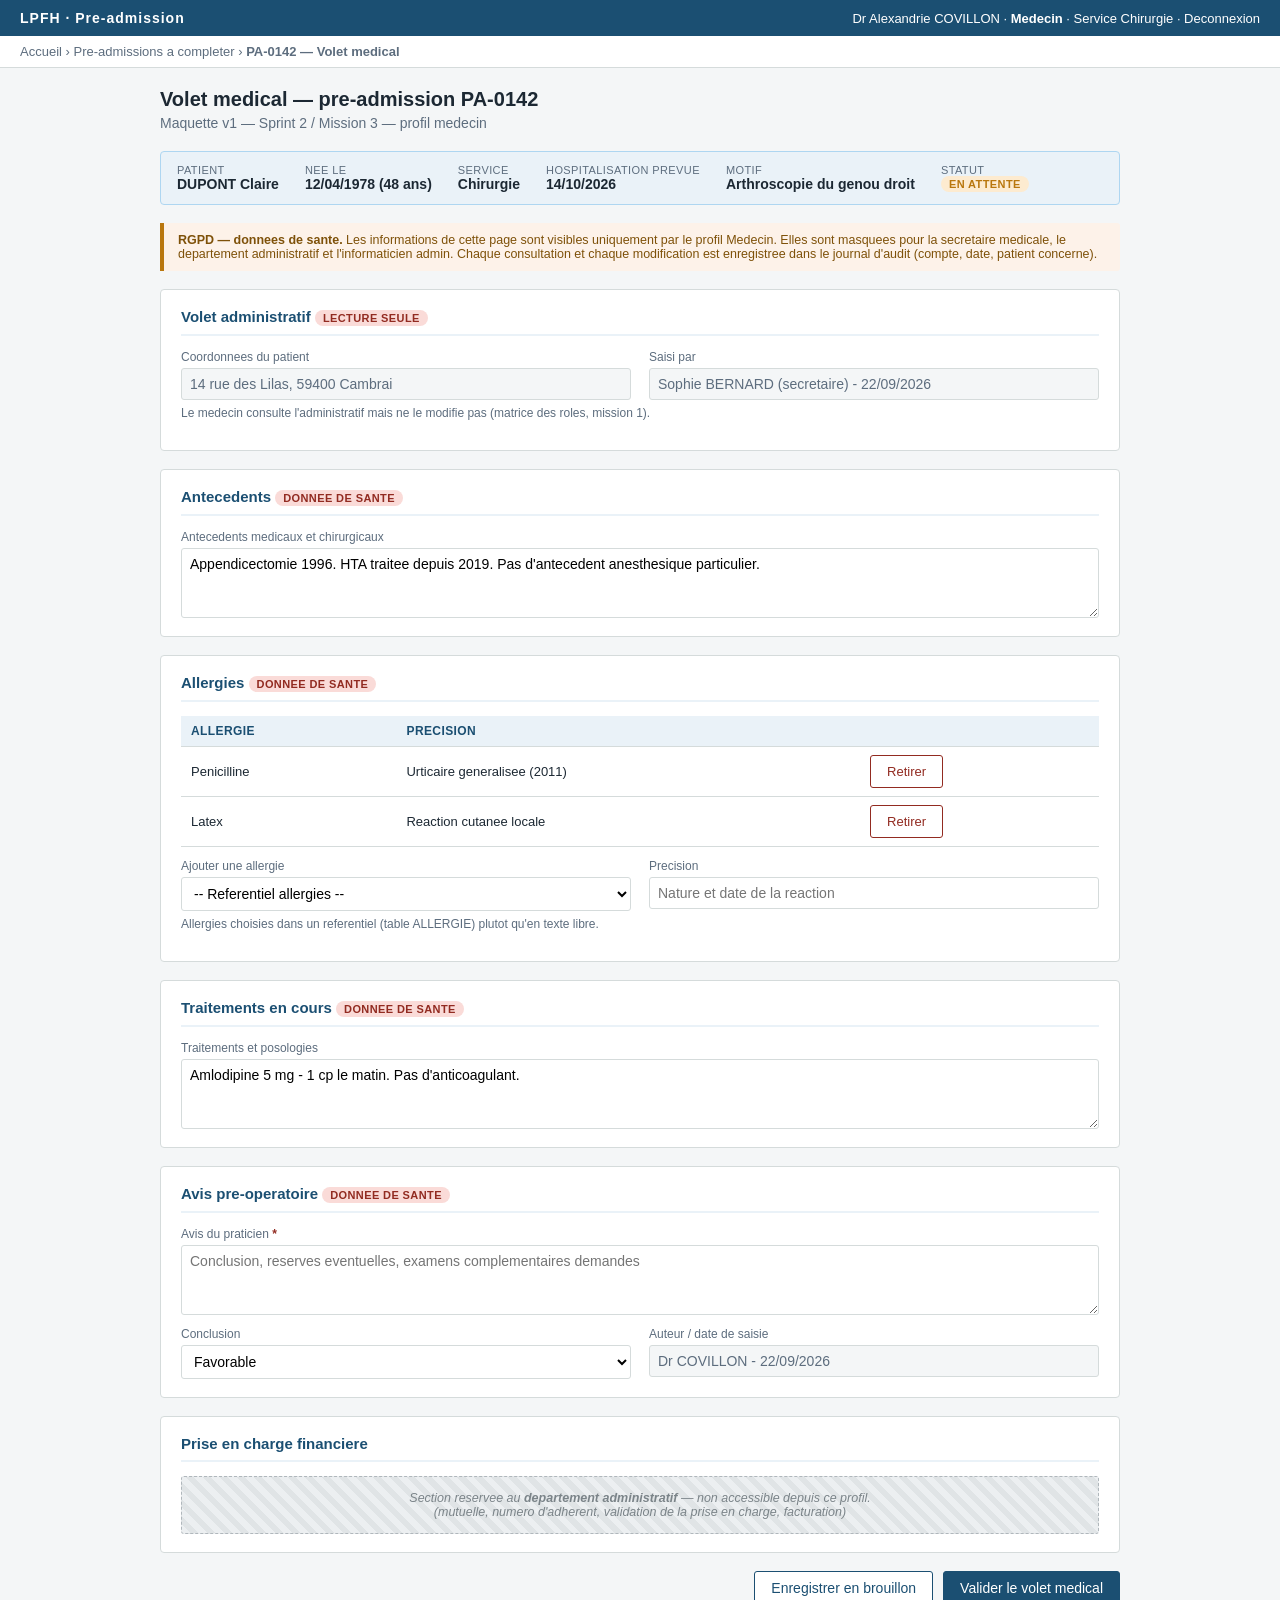
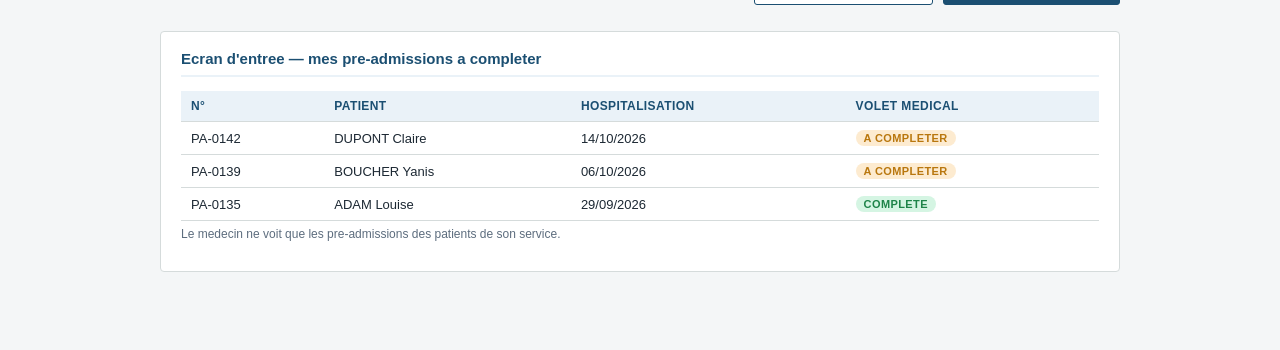
==== maquettes/medecin-volet-medical.html @ ea4f4552 "Ajout du projet : BDD, maquettes, pages de test" ====
<!DOCTYPE html>
<html lang="fr">
<head>
<meta charset="utf-8">
<title>Maquette v1 - Medecin - Volet medical</title>
<link rel="stylesheet" href="style.css">
</head>
<body>
<header class="app">
  <div class="logo">LPFH &middot; Pre-admission</div>
  <div class="user">Dr Alexandrie COVILLON &middot; <strong>Medecin</strong> &middot; Service Chirurgie &middot; Deconnexion</div>
</header>
<nav class="fil">Accueil &rsaquo; Pre-admissions a completer &rsaquo; <strong>PA-0142 &mdash; Volet medical</strong></nav>

<main>
  <h1>Volet medical &mdash; pre-admission PA-0142</h1>
  <p class="sous-titre">Maquette v1 &mdash; Sprint 2 / Mission 3 &mdash; profil medecin</p>

  <div class="bandeau-patient">
    <div><span>Patient</span><strong>DUPONT Claire</strong></div>
    <div><span>Nee le</span><strong>12/04/1978 (48 ans)</strong></div>
    <div><span>Service</span><strong>Chirurgie</strong></div>
    <div><span>Hospitalisation prevue</span><strong>14/10/2026</strong></div>
    <div><span>Motif</span><strong>Arthroscopie du genou droit</strong></div>
    <div><span>Statut</span><strong><span class="badge attente">En attente</span></strong></div>
  </div>

  <div class="rgpd">
    <strong>RGPD &mdash; donnees de sante.</strong> Les informations de cette page sont visibles uniquement par le profil Medecin.
    Elles sont masquees pour la secretaire medicale, le departement administratif et l'informaticien admin.
    Chaque consultation et chaque modification est enregistree dans le journal d'audit (compte, date, patient concerne).
  </div>

  <section class="carte">
    <h2>Volet administratif <span class="badge sensible">Lecture seule</span></h2>
    <div class="grille">
      <div class="champ"><label>Coordonnees du patient</label><input value="14 rue des Lilas, 59400 Cambrai" readonly></div>
      <div class="champ"><label>Saisi par</label><input value="Sophie BERNARD (secretaire) - 22/09/2026" readonly></div>
    </div>
    <p class="note">Le medecin consulte l'administratif mais ne le modifie pas (matrice des roles, mission 1).</p>
  </section>

  <section class="carte">
    <h2>Antecedents <span class="badge sensible">Donnee de sante</span></h2>
    <div class="champ large">
      <label>Antecedents medicaux et chirurgicaux</label>
      <textarea>Appendicectomie 1996. HTA traitee depuis 2019. Pas d'antecedent anesthesique particulier.</textarea>
    </div>
  </section>

  <section class="carte">
    <h2>Allergies <span class="badge sensible">Donnee de sante</span></h2>
    <table>
      <tr><th>Allergie</th><th>Precision</th><th></th></tr>
      <tr><td>Penicilline</td><td>Urticaire generalisee (2011)</td><td><button type="button" class="btn-danger">Retirer</button></td></tr>
      <tr><td>Latex</td><td>Reaction cutanee locale</td><td><button type="button" class="btn-danger">Retirer</button></td></tr>
    </table>
    <div class="grille" style="margin-top:12px">
      <div class="champ"><label>Ajouter une allergie</label>
        <select><option>-- Referentiel allergies --</option><option>Iode</option><option>Aspirine</option><option>Arachide</option></select></div>
      <div class="champ"><label>Precision</label><input placeholder="Nature et date de la reaction"></div>
    </div>
    <p class="note">Allergies choisies dans un referentiel (table ALLERGIE) plutot qu'en texte libre.</p>
  </section>

  <section class="carte">
    <h2>Traitements en cours <span class="badge sensible">Donnee de sante</span></h2>
    <div class="champ large">
      <label>Traitements et posologies</label>
      <textarea>Amlodipine 5 mg - 1 cp le matin. Pas d'anticoagulant.</textarea>
    </div>
  </section>

  <section class="carte">
    <h2>Avis pre-operatoire <span class="badge sensible">Donnee de sante</span></h2>
    <div class="champ large">
      <label>Avis du praticien <span class="obli">*</span></label>
      <textarea placeholder="Conclusion, reserves eventuelles, examens complementaires demandes"></textarea>
    </div>
    <div class="grille" style="margin-top:12px">
      <div class="champ"><label>Conclusion</label>
        <select><option>Favorable</option><option>Favorable sous reserve</option><option>Defavorable</option></select></div>
      <div class="champ"><label>Auteur / date de saisie</label><input value="Dr COVILLON - 22/09/2026" readonly></div>
    </div>
  </section>

  <section class="carte">
    <h2>Prise en charge financiere</h2>
    <div class="masque">
      Section reservee au <strong>departement administratif</strong> &mdash; non accessible depuis ce profil.<br>
      (mutuelle, numero d'adherent, validation de la prise en charge, facturation)
    </div>
  </section>

  <div class="actions">
    <button type="button" class="btn-secondaire">Enregistrer en brouillon</button>
    <button type="button" class="btn-primaire">Valider le volet medical</button>
  </div>

  <section class="carte" style="margin-top:26px">
    <h2>Ecran d'entree &mdash; mes pre-admissions a completer</h2>
    <table>
      <tr><th>N&deg;</th><th>Patient</th><th>Hospitalisation</th><th>Volet medical</th></tr>
      <tr><td>PA-0142</td><td>DUPONT Claire</td><td>14/10/2026</td><td><span class="badge attente">A completer</span></td></tr>
      <tr><td>PA-0139</td><td>BOUCHER Yanis</td><td>06/10/2026</td><td><span class="badge attente">A completer</span></td></tr>
      <tr><td>PA-0135</td><td>ADAM Louise</td><td>29/09/2026</td><td><span class="badge validee">Complete</span></td></tr>
    </table>
    <p class="note">Le medecin ne voit que les pre-admissions des patients de son service.</p>
  </section>
</main>
</body>
</html>
---- maquettes/style.css ----
/* Maquettes v1 - AP Pre-admission LPFH - Sprint 2 / Mission 3 */
:root{
  --bleu:#1b4f72; --bleu-clair:#eaf2f8; --gris:#f4f6f7; --bord:#d5dbdb;
  --texte:#1c2833; --gris-txt:#5d6d7e; --rouge:#922b21; --vert:#1e8449; --orange:#b9770e;
}
*{box-sizing:border-box}
body{margin:0;font-family:Segoe UI,Arial,sans-serif;color:var(--texte);background:var(--gris);font-size:14px}
header.app{background:var(--bleu);color:#fff;padding:10px 20px;display:flex;justify-content:space-between;align-items:center}
header.app .logo{font-weight:bold;letter-spacing:1px}
header.app .user{font-size:13px}
nav.fil{background:#fff;border-bottom:1px solid var(--bord);padding:8px 20px;font-size:13px;color:var(--gris-txt)}
main{max-width:1000px;margin:20px auto;padding:0 20px 40px}
h1{font-size:20px;margin:0 0 4px}
.sous-titre{color:var(--gris-txt);margin:0 0 20px}
.carte{background:#fff;border:1px solid var(--bord);border-radius:4px;padding:18px 20px;margin-bottom:18px}
.carte h2{font-size:15px;margin:0 0 14px;padding-bottom:8px;border-bottom:2px solid var(--bleu-clair);color:var(--bleu)}
.grille{display:grid;grid-template-columns:1fr 1fr;gap:12px 18px}
.grille.trois{grid-template-columns:1fr 1fr 1fr}
.champ{display:flex;flex-direction:column}
.champ.large{grid-column:1/-1}
label{font-size:12px;color:var(--gris-txt);margin-bottom:4px}
label .obli{color:var(--rouge);font-weight:bold}
input,select,textarea{border:1px solid var(--bord);border-radius:3px;padding:7px 8px;font:inherit;background:#fff}
textarea{min-height:70px;resize:vertical}
input[readonly],textarea[readonly]{background:var(--gris);color:var(--gris-txt)}
.etapes{display:flex;gap:6px;margin-bottom:18px;flex-wrap:wrap}
.etape{flex:1;min-width:120px;background:#fff;border:1px solid var(--bord);border-radius:3px;padding:8px 10px;font-size:12px;color:var(--gris-txt);text-align:center}
.etape.active{background:var(--bleu);color:#fff;border-color:var(--bleu);font-weight:bold}
.etape.faite{background:var(--bleu-clair);color:var(--bleu);border-color:#aed6f1}
.actions{display:flex;gap:10px;justify-content:flex-end;margin-top:6px}
button{font:inherit;padding:8px 16px;border-radius:3px;border:1px solid var(--bleu);cursor:pointer}
.btn-primaire{background:var(--bleu);color:#fff}
.btn-secondaire{background:#fff;color:var(--bleu)}
.btn-danger{background:#fff;color:var(--rouge);border-color:var(--rouge)}
.rgpd{background:#fdf2e9;border-left:4px solid var(--orange);padding:10px 14px;font-size:12.5px;color:#7e5109;margin-bottom:18px;border-radius:0 3px 3px 0}
.rgpd strong{color:#7e5109}
.masque{background:repeating-linear-gradient(45deg,#eceff1,#eceff1 6px,#e0e4e6 6px,#e0e4e6 12px);border:1px dashed #b0b7bc;border-radius:3px;padding:14px;color:#7b8489;font-style:italic;font-size:12.5px;text-align:center}
.badge{display:inline-block;font-size:11px;padding:2px 8px;border-radius:10px;font-weight:bold;text-transform:uppercase;letter-spacing:.4px}
.badge.attente{background:#fdebd0;color:var(--orange)}
.badge.validee{background:#d5f5e3;color:var(--vert)}
.badge.sensible{background:#fadbd8;color:var(--rouge)}
table{width:100%;border-collapse:collapse;font-size:13px}
th,td{text-align:left;padding:8px 10px;border-bottom:1px solid var(--bord)}
th{background:var(--bleu-clair);color:var(--bleu);font-size:12px;text-transform:uppercase;letter-spacing:.4px}
.note{font-size:12px;color:var(--gris-txt);margin-top:6px}
.bandeau-patient{display:flex;gap:26px;flex-wrap:wrap;background:var(--bleu-clair);border:1px solid #aed6f1;border-radius:4px;padding:12px 16px;margin-bottom:18px}
.bandeau-patient div span{display:block;font-size:11px;color:var(--gris-txt);text-transform:uppercase;letter-spacing:.4px}
.bandeau-patient div strong{font-size:14px}
ul.liste{margin:0;padding-left:18px}
ul.liste li{margin-bottom:6px}
a{color:var(--bleu)}
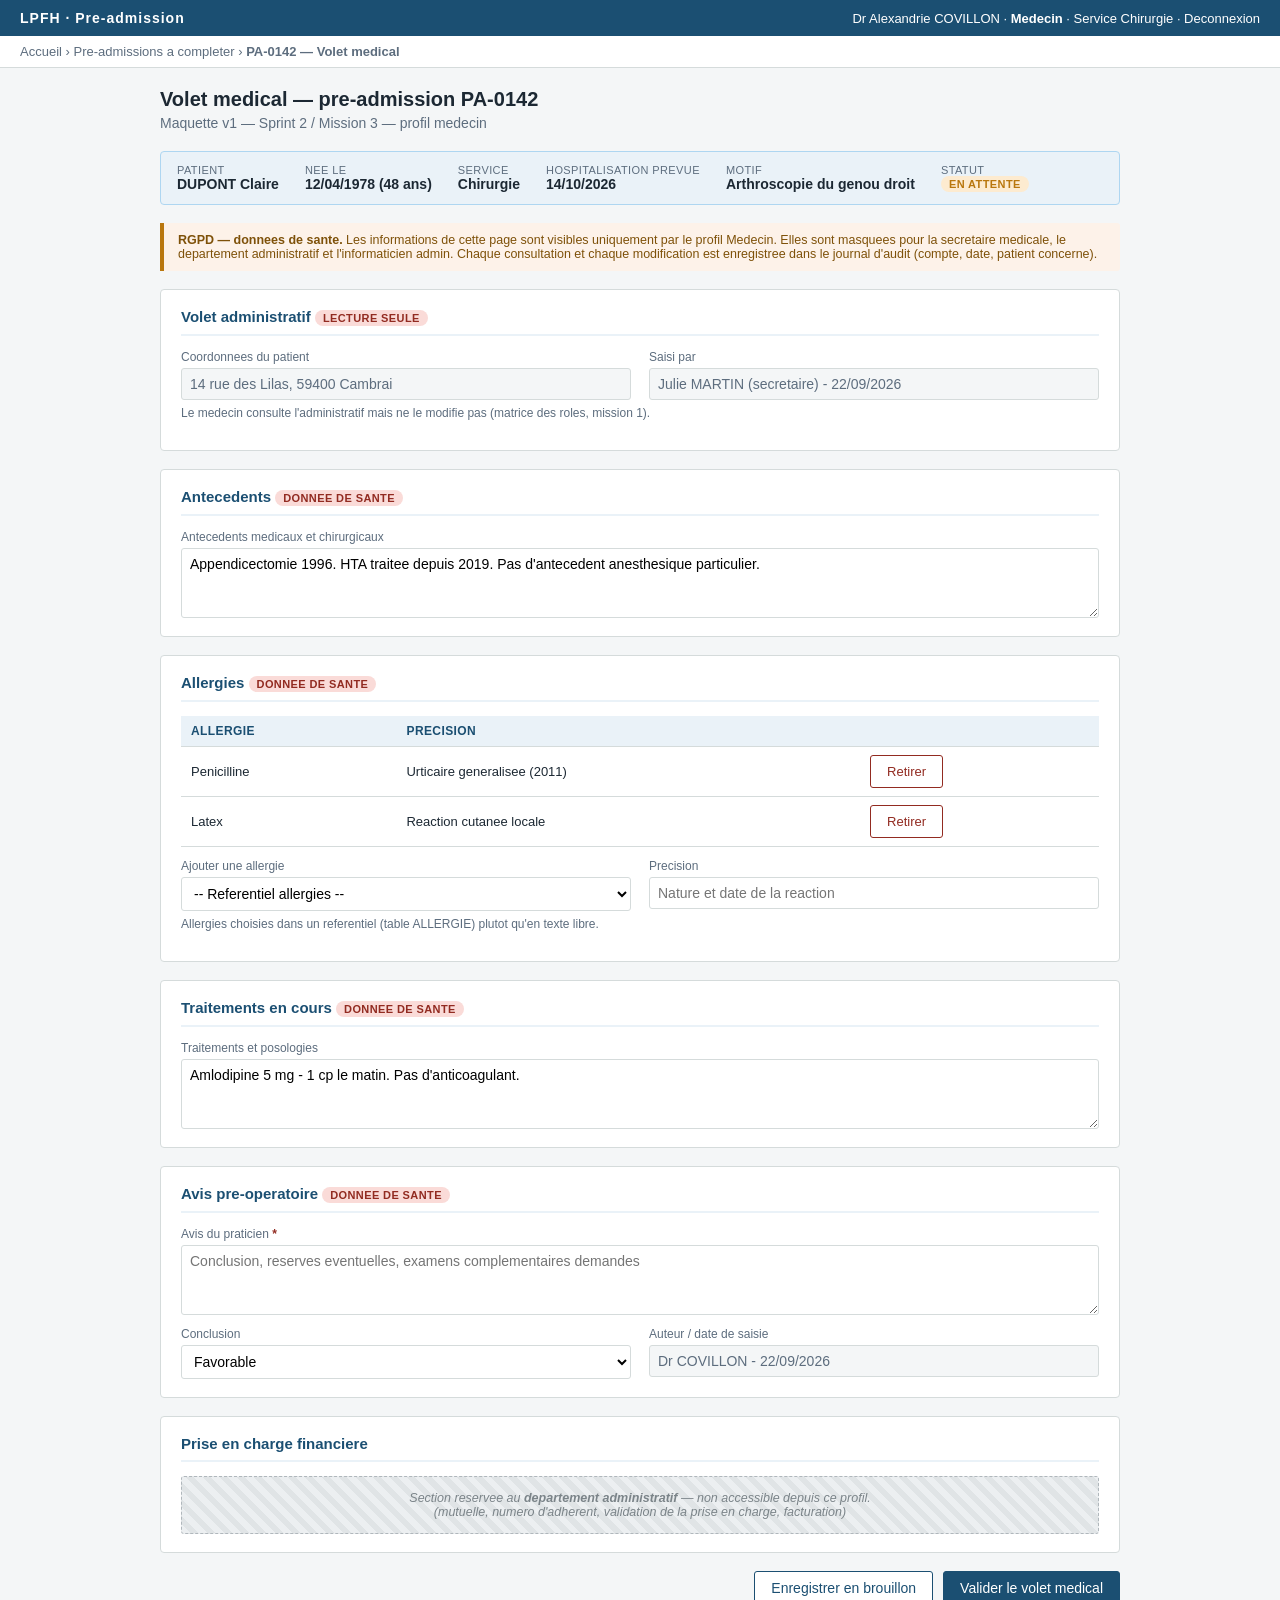
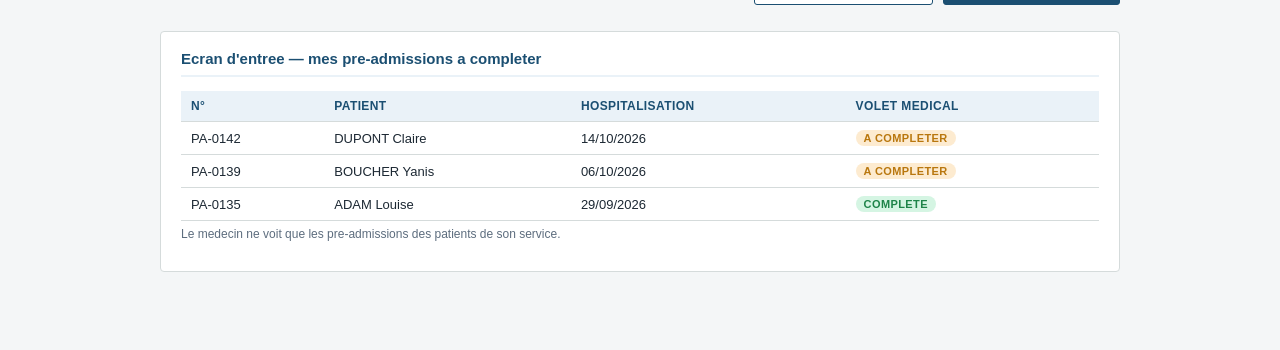
==== commit 0f3fe95d: "Sprint 2 : maquettes des 4 profils, captures de traçabilité, questions PO N1-N4 Co-Authored-By: Clau" ====
--- a/maquettes/medecin-volet-medical.html
+++ b/maquettes/medecin-volet-medical.html
@@ -35,7 +35,7 @@
     <h2>Volet administratif <span class="badge sensible">Lecture seule</span></h2>
     <div class="grille">
       <div class="champ"><label>Coordonnees du patient</label><input value="14 rue des Lilas, 59400 Cambrai" readonly></div>
-      <div class="champ"><label>Saisi par</label><input value="Sophie BERNARD (secretaire) - 22/09/2026" readonly></div>
+      <div class="champ"><label>Saisi par</label><input value="Julie MARTIN (secretaire) - 22/09/2026" readonly></div>
     </div>
     <p class="note">Le medecin consulte l'administratif mais ne le modifie pas (matrice des roles, mission 1).</p>
   </section>
--- a/maquettes/style.css
+++ b/maquettes/style.css
@@ -49,3 +49,37 @@
 ul.liste{margin:0;padding-left:18px}
 ul.liste li{margin-bottom:6px}
 a{color:var(--bleu)}
+
+/* --- Ajouts seance 5 (profils administratif / DSI, connexion, recherche) --- */
+.us{display:inline-block;background:#e8daef;color:#5b2c6f;font-size:11px;font-weight:bold;padding:2px 8px;border-radius:10px;margin-right:4px;letter-spacing:.3px}
+.badge.refusee{background:#fadbd8;color:var(--rouge)}
+.badge.inactif{background:#e5e8e8;color:var(--gris-txt)}
+.badge.info{background:var(--bleu-clair);color:var(--bleu)}
+.alerte{border-left:4px solid;padding:10px 14px;border-radius:0 3px 3px 0;margin-bottom:14px;font-size:13px}
+.alerte.erreur{background:#fdedec;border-color:var(--rouge);color:var(--rouge)}
+.alerte.succes{background:#e9f7ef;border-color:var(--vert);color:#145a32}
+.alerte.info{background:var(--bleu-clair);border-color:var(--bleu);color:var(--bleu)}
+.btn-petit{padding:4px 10px;font-size:12px}
+button[disabled]{opacity:.45;cursor:not-allowed}
+.filtres{display:flex;gap:12px;align-items:flex-end;flex-wrap:wrap}
+.filtres .champ{min-width:150px}
+.kpi{display:grid;grid-template-columns:repeat(4,1fr);gap:12px;margin-bottom:18px}
+.kpi div{background:#fff;border:1px solid var(--bord);border-radius:4px;padding:12px 14px}
+.kpi span{display:block;font-size:11px;color:var(--gris-txt);text-transform:uppercase;letter-spacing:.4px}
+.kpi strong{font-size:22px;color:var(--bleu)}
+.barre{background:#eaeded;border-radius:3px;height:14px;min-width:140px}
+.barre span{display:block;height:100%;border-radius:3px;background:var(--bleu)}
+.barre span.haut{background:var(--rouge)}
+.barre span.bas{background:#7fb3d5}
+.login{max-width:400px;margin:50px auto 0}
+.login .logo-login{text-align:center;color:var(--bleu);font-weight:bold;font-size:18px;letter-spacing:1px;margin-bottom:4px}
+.login .champ{margin-bottom:12px}
+.login button{width:100%}
+.etats{display:grid;grid-template-columns:repeat(3,1fr);gap:14px}
+.etats .carte{margin:0}
+.modale{border:2px solid var(--bleu);box-shadow:0 8px 24px rgba(27,79,114,.18)}
+.modale h2{border-bottom-color:var(--bleu)}
+.cadenas{font-size:40px;text-align:center;color:var(--rouge);margin-bottom:6px}
+tr.revoquee td{color:#99a3a4;text-decoration:line-through}
+tr.revoquee td:last-child,tr.revoquee td .badge{text-decoration:none}
+td:last-child{white-space:nowrap}
